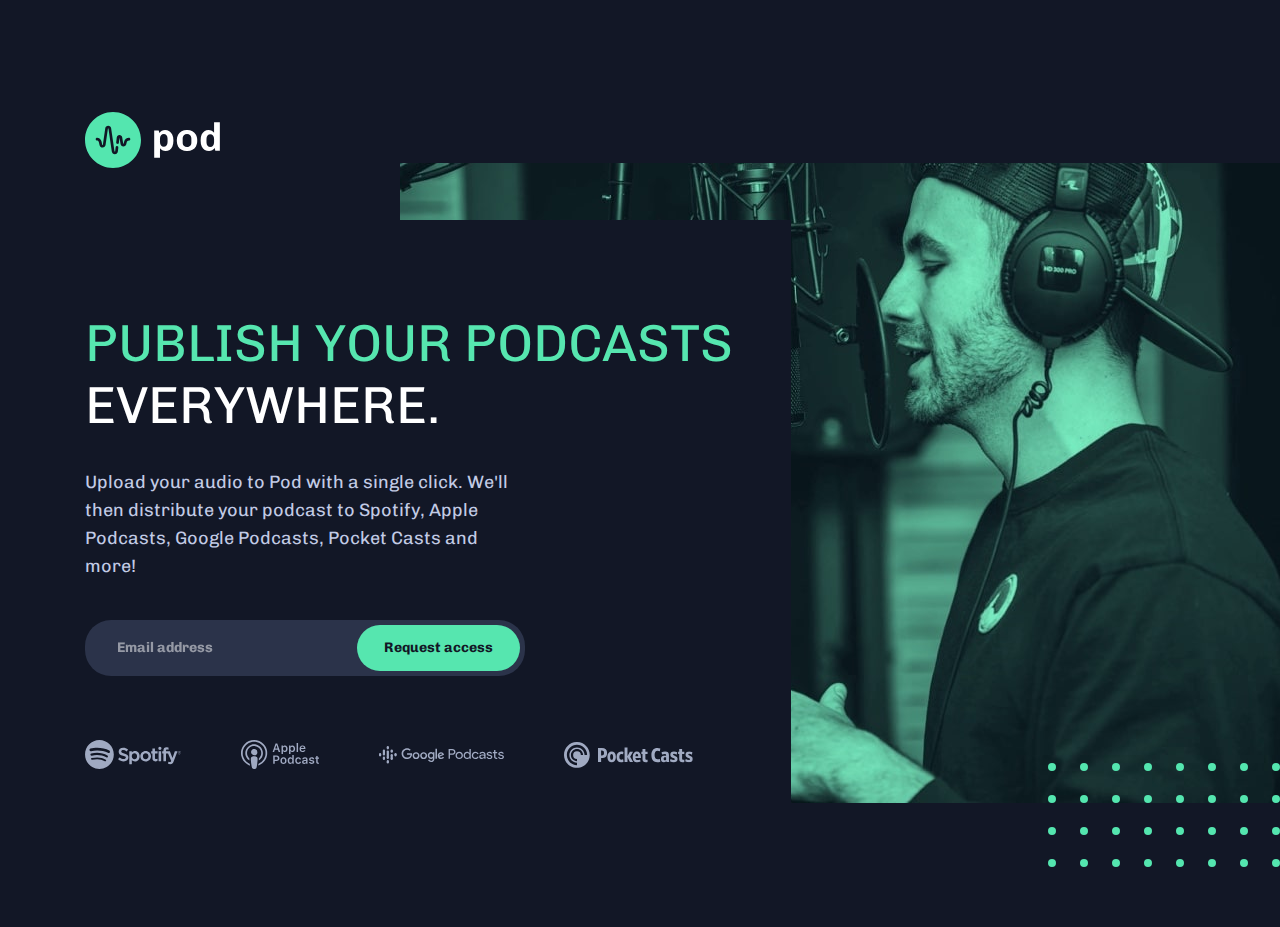
==== docs/index.html @ 866157aa "Renamed folder to 'docs'." ====
<!DOCTYPE html>
<html lang="en">
<head>
  <meta charset="UTF-8">
  <meta name="viewport" content="width=device-width, initial-scale=1.0">

  <link rel="preconnect" href="https://fonts.googleapis.com">
  <link rel="preconnect" href="https://fonts.gstatic.com" crossorigin>
  <link href="https://fonts.googleapis.com/css2?family=Chivo:wght@400;700&display=swap" rel="stylesheet">

  <link rel="stylesheet" href="styles/index.css">
  <link rel="icon" type="image/png" sizes="32x32" href="./assets/favicon-32x32.png">
  
  <title>Frontend Mentor | Pod request access landing page</title>
</head>
<body>
  <header>
    <img src="assets/desktop/logo.svg" alt="Logo for pod" class="logo">
  </header>
  <main>
    <!-- For aligning bottom edge of image and content -->
    <div class="image-and-main">
      <picture class="host-image">
        <source media="(min-width:1170px)" srcset="assets/desktop/image-host.jpg">
        <source media="(min-width:750px)" srcset="assets/tablet/image-host.jpg">
        <!-- For mobile image, we hide in CSS and use background-image instead -->
        <img src="assets/mobile/image-host.jpg" alt="">
      </picture>
      <div class="main-content">
        <h1 class="title">
          <span class="--highlight">Publish your podcasts</span>
          <br/>
          everywhere.
        </h1>
        <p class="body-text">
          Upload your audio to Pod with a single click. We'll then distribute your podcast to Spotify, Apple Podcasts, Google Podcasts, Pocket Casts and more!
        </p>
    
        <!-- 
          Logos come before form in markup even if in tablet/desktop they visually come after, as a screen reader wouldn't see them otherwise (presumably submitting takes them off the page before they can get to the logos).
        -->
        <ul class="logo-list">
          <li class="logo-list__item"><img src="assets/desktop/spotify.svg" alt="Spotify"></li>
          <li class="logo-list__item"><img src="assets/desktop/apple-podcast.svg" alt="Apple podcasts"></li>
          <li class="logo-list__item"><img src="assets/desktop/google-podcasts.svg" alt="Google podcasts"></li>
          <li class="logo-list__item"><img src="assets/desktop/pocket-casts.svg" alt="Pocket casts"></li>
        </ul>
    
        <form action="" id="form" class="form">
          <label for="email" class="hidden">Email address</label>
          <!-- minlength="1" doesn't work, I don't know why -->
          <input
            type="email"
            placeholder="Email address"
            minlength="1"
    
            id="email"
            name="email"
            class="input email"
          >
          <p class="error">Oops! Please check your email</p>
          <label for="submit" class="hidden">Request Access</label>
          <input
            type="submit"
            value="Request access"
    
            id="submit"
            name="submit"
            class="input submit"
          >
        </form>
      </div>
    </div>
    <div class="dots"></div>
  </main>
  <script src="index.js"></script>
</body>
</html>
---- docs/styles/index.css ----
@import "initial.css";
@import "general.css";

/* Different layouts */
@import "mobile.css";
/* Break-point: 750px is when "PUBLISH YOUR PODCASTS" has room to breathe */
@import "tablet.css";
@import "desktop.css";
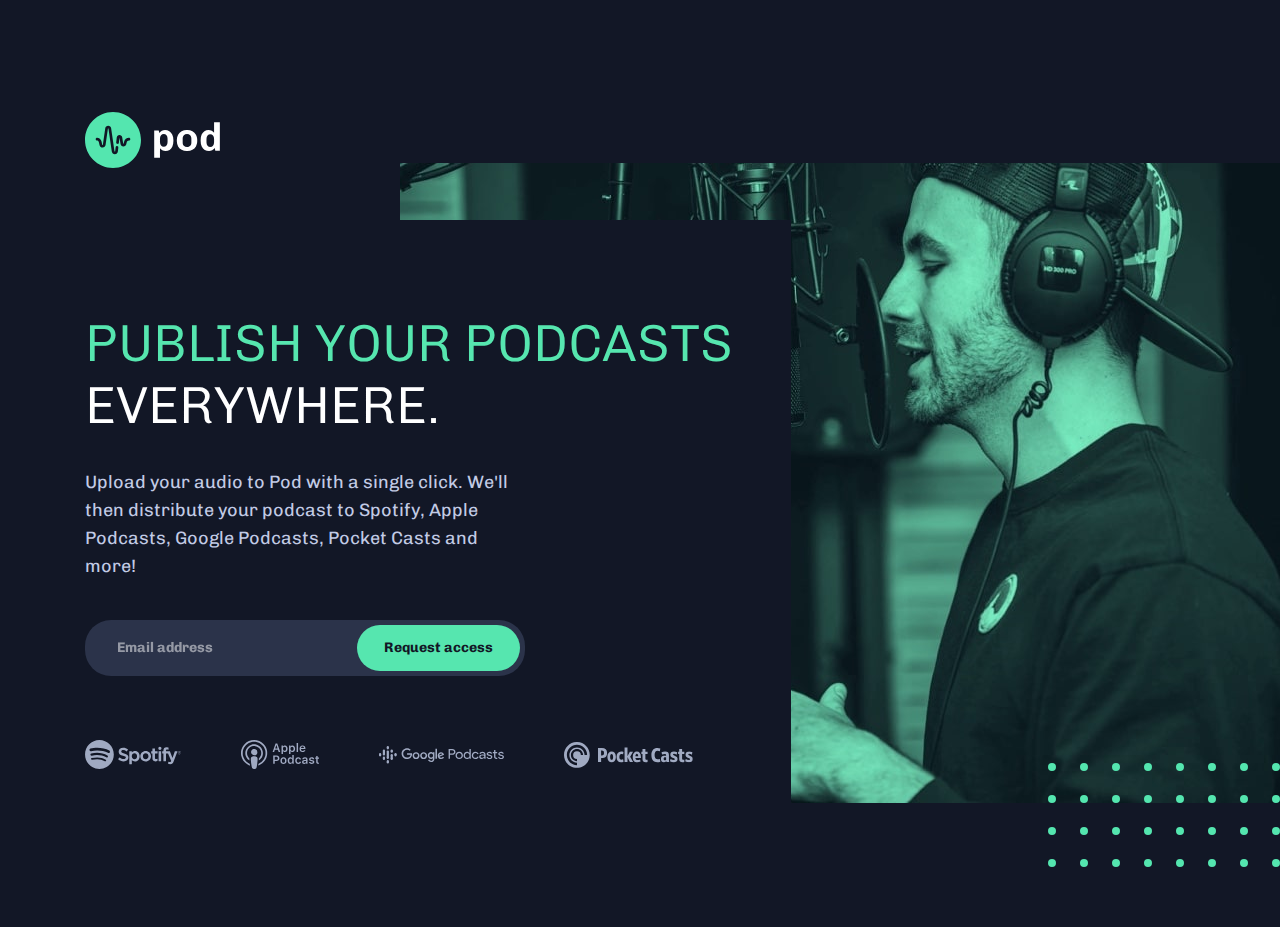
==== commit 577551c3: "Fixed font weight bug (incorrectly imported font)." ====
--- a/docs/index.html
+++ b/docs/index.html
@@ -6,7 +6,7 @@
 
   <link rel="preconnect" href="https://fonts.googleapis.com">
   <link rel="preconnect" href="https://fonts.gstatic.com" crossorigin>
-  <link href="https://fonts.googleapis.com/css2?family=Chivo:wght@400;700&display=swap" rel="stylesheet">
+  <link href="https://fonts.googleapis.com/css2?family=Chivo:wght@300;400;500&display=swap" rel="stylesheet">
 
   <link rel="stylesheet" href="styles/index.css">
   <link rel="icon" type="image/png" sizes="32x32" href="./assets/favicon-32x32.png">
